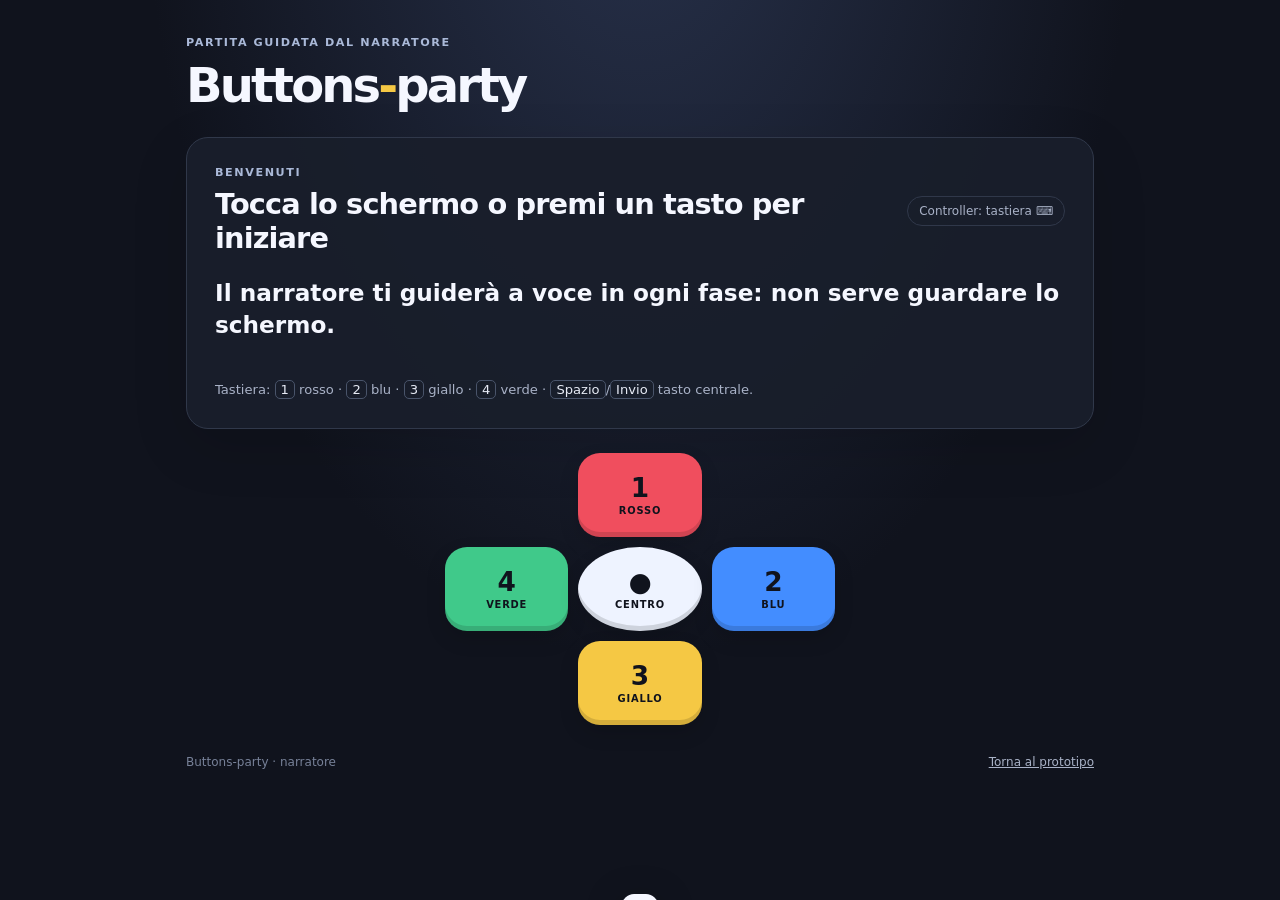
==== narratore.html @ 8af935b3 "feat(narratore): add narrator interface for audio-guided gameplay - Implement narrator HTML and CSS " ====
<!doctype html>
<html lang="it">
<head>
  <meta charset="utf-8">
  <meta name="viewport" content="width=device-width, initial-scale=1, viewport-fit=cover">
  <meta name="theme-color" content="#10131d">
  <meta name="description" content="Buttons-party: partita guidata dal narratore, giocabile senza guardare lo schermo.">
  <link rel="manifest" href="./manifest.webmanifest">
  <link rel="icon" href="./assets/icon.svg" type="image/svg+xml">
  <link rel="stylesheet" href="./src/style.css">
  <link rel="stylesheet" href="./src/narratore.css">
  <title>Buttons-party · Narratore</title>
</head>
<body>
  <main class="app-shell">
    <header class="topbar">
      <div><p class="eyebrow">PARTITA GUIDATA DAL NARRATORE</p><h1>Buttons<span>-</span>party</h1></div>
    </header>

    <section id="narrator-panel" class="panel narrator-panel">
      <div class="section-heading">
        <div><p class="eyebrow" id="narrator-phase">BENVENUTI</p><h2 id="narrator-title">Tocca lo schermo o premi un tasto per iniziare</h2></div>
        <span class="pill" id="narrator-input">Controller: —</span>
      </div>
      <p id="narrator-text" class="narrator-text" aria-live="polite">Il narratore ti guiderà a voce in ogni fase: non serve guardare lo schermo.</p>
      <div id="narrator-content" class="narrator-content"></div>
      <div class="narrator-actions">
        <button id="narrator-retry-ble" class="secondary-button" hidden>🔵 Riprova controller Bluetooth</button>
      </div>
      <p class="hint">Tastiera: <kbd>1</kbd> rosso · <kbd>2</kbd> blu · <kbd>3</kbd> giallo · <kbd>4</kbd> verde · <kbd>Spazio</kbd>/<kbd>Invio</kbd> tasto centrale.</p>
    </section>

    <!-- Pannello del gioco usato da app.js: sempre nascosto, si gioca solo con l'audio -->
    <section id="game-panel" class="panel game-panel" hidden aria-hidden="true">
      <div class="game-top"><div><p id="game-status" class="eyebrow">PRONTI</p><h2 id="game-title">Minigioco</h2></div><div class="game-actions"><button id="pause-button" class="secondary-button">Ⅱ Pausa</button><button id="exit-button" class="quiet-button" hidden>✕ Esci</button></div></div>
      <div id="arena" class="arena"><div id="arena-message" class="arena-message"></div><div id="live-info" class="live-info"></div></div>
      <div id="scores" class="scores"></div>
      <div id="simon-feedback" class="simon-feedback" aria-live="polite"></div>
    </section>

    <section class="controller-wrap" aria-label="Controller virtuale a cinque pulsanti">
      <div class="cross-controller">
        <span class="cross-spacer"></span><button class="pad pad-p1" data-button="P1" aria-label="Rosso"><span class="pad-number">1</span><small>ROSSO</small></button><span class="cross-spacer"></span>
        <button class="pad pad-p4" data-button="P4" aria-label="Verde"><span class="pad-number">4</span><small>VERDE</small></button>
        <button class="pad pad-c" data-button="C" aria-label="Tasto centrale"><span class="pad-number">●</span><small>CENTRO</small></button>
        <button class="pad pad-p2" data-button="P2" aria-label="Blu"><span class="pad-number">2</span><small>BLU</small></button>
        <span class="cross-spacer"></span><button class="pad pad-p3" data-button="P3" aria-label="Giallo"><span class="pad-number">3</span><small>GIALLO</small></button><span class="cross-spacer"></span>
      </div>
    </section>

    <!-- Elementi richiesti da app.js, non usati in questa pagina -->
    <div hidden>
      <button id="sound-toggle" aria-pressed="true"></button>
      <section id="setup-panel">
        <select id="player-count"><option value="2">2</option><option value="3">3</option><option value="4" selected>4</option></select>
        <select id="game-select">
          <option value="pig">pig</option><option value="duel">duel</option><option value="parachute">parachute</option>
          <option value="disturber">disturber</option><option value="pot">pot</option><option value="simon">simon</option>
          <option value="mosquito">mosquito</option><option value="mine">mine</option><option value="freeze">freeze</option>
          <option value="lesson">lesson</option><option value="door">door</option><option value="restaurant">restaurant</option>
          <option value="grinder">grinder</option><option value="bomb">bomb</option><option value="rope">rope</option>
          <option value="tennis">tennis</option><option value="tapas">tapas</option><option value="rally">rally</option>
          <option value="beeper">beeper</option><option value="beat">beat</option><option value="thirsty">thirsty</option>
          <option value="tug">tug</option><option value="bounty">bounty</option><option value="copyrhythm">copyrhythm</option>
          <option value="horse">horse</option>
        </select>
        <p id="game-description"></p>
        <input type="checkbox" id="ble-enabled">
        <button type="button" id="ble-connect"></button>
        <button type="button" id="ble-disconnect"></button>
        <p id="ble-status"></p>
        <button id="start-button"></button>
        <button id="random-button"></button>
      </section>
    </div>
    <footer><span>Buttons-party · narratore</span><a href="./index.html">Torna al prototipo</a></footer>
  </main>
  <div id="toast" class="toast" role="status" aria-live="polite"></div>
  <script src="./src/controller-ble.js"></script>
  <script src="./src/app.js"></script>
  <script src="./src/narratore.js"></script>
</body>
</html>
---- src/style.css ----
:root{color-scheme:dark;--bg:#10131d;--panel:#191e2b;--line:#30384a;--text:#f5f7ff;--muted:#a9b2c7;--red:#f04e5e;--blue:#438dff;--yellow:#f5c844;--green:#40c98a;--white:#eef3ff}*{box-sizing:border-box}body{margin:0;background:radial-gradient(ellipse at 50% -20%,#28324c 0,transparent 55%),var(--bg);color:var(--text);font-family:ui-sans-serif,system-ui,-apple-system,BlinkMacSystemFont,"Segoe UI",sans-serif;min-height:100vh}button,select{font:inherit}button{cursor:pointer;touch-action:manipulation}.app-shell{max-width:980px;margin:auto;padding:clamp(16px,4vw,36px);padding-bottom:24px}.topbar,.section-heading,.game-top,.setup-actions,.game-actions,.controller-label,footer{display:flex;align-items:center;justify-content:space-between;gap:14px}.topbar{margin-bottom:24px}h1{font-size:clamp(2rem,5vw,3rem);letter-spacing:-.06em;margin:0;font-weight:850}h1 span{color:var(--yellow)}h2{font-size:clamp(1.35rem,3vw,1.8rem);margin:0;letter-spacing:-.03em}.eyebrow{font-size:.7rem;letter-spacing:.14em;font-weight:800;color:#aab9d8;margin:0 0 8px}.panel{background:rgba(25,30,43,.94);border:1px solid var(--line);border-radius:22px;padding:clamp(18px,3vw,28px);box-shadow:0 18px 55px #0002}.setup-row{display:grid;grid-template-columns:auto minmax(120px,1fr) auto minmax(190px,1.8fr);gap:12px;align-items:center;margin:24px 0 12px}.setup-row label{font-size:.9rem;color:var(--muted)}select{width:100%;background:#101521;border:1px solid #3a455b;color:var(--text);border-radius:12px;padding:12px;min-width:0}.pill{font-size:.75rem;border:1px solid var(--line);border-radius:100px;padding:7px 11px;color:var(--muted);white-space:nowrap}.muted,.hint{color:var(--muted);line-height:1.55}.hint{font-size:.82rem;margin-bottom:0}.setup-actions{justify-content:flex-start;margin-top:20px}.primary-button,.secondary-button,.quiet-button{border:1px solid transparent;border-radius:12px;padding:12px 16px;font-weight:750}.primary-button{background:var(--yellow);color:#191716}.secondary-button{background:#2a3245;border-color:#3a455b;color:var(--text)}.quiet-button{background:transparent;border-color:var(--line);color:var(--muted)}button:focus-visible,select:focus-visible{outline:3px solid white;outline-offset:3px}.game-panel{margin-top:18px}.game-top{align-items:flex-start}.game-actions{flex-wrap:wrap;justify-content:flex-end}.arena{margin-top:20px;min-height:140px;background:#101521;border:1px solid var(--line);border-radius:18px;padding:22px;display:flex;flex-direction:column;align-items:center;justify-content:center;text-align:center;gap:12px}.arena-message{font-size:clamp(1.2rem,4vw,2rem);font-weight:800}.live-info{font-size:1rem;color:var(--muted);font-variant-numeric:tabular-nums}.arena.signal{background:#173a2e;border-color:var(--green)}.arena.danger{background:#421d2b;border-color:var(--red)}.scores{display:grid;grid-template-columns:repeat(4,minmax(0,1fr));gap:10px;margin-top:14px}.score-card{background:#222a3a;border:1px solid var(--line);padding:12px;border-radius:14px;min-width:0}.score-card .score-name{font-size:.78rem;color:var(--muted)}.score-card .score-value{font-size:1.55rem;font-weight:850;margin-top:4px}.score-card.p1{border-color:#f04e5e66}.score-card.p2{border-color:#438dff66}.score-card.p3{border-color:#f5c84466}.score-card.p4{border-color:#40c98a66}.simon-feedback{min-height:22px;margin-top:12px;text-align:center;color:var(--muted)}.controller-wrap{margin:24px auto 0;max-width:500px}.controller-label{font-size:.68rem;letter-spacing:.1em;color:var(--muted);justify-content:center;flex-wrap:wrap}.controller-label span:last-child{font-size:.62rem;border:1px solid var(--line);border-radius:6px;padding:4px 6px}.live-dot{width:7px;height:7px;background:var(--green);border-radius:50%;display:inline-block}.cross-controller{display:grid;grid-template-columns:repeat(3,minmax(0,1fr));grid-template-rows:repeat(3, minmax(84px,1fr));gap:10px;margin:18px auto 0;max-width:390px}.pad{border:0;border-radius:22px;min-height:84px;color:#10131d;display:flex;flex-direction:column;align-items:center;justify-content:center;gap:4px;box-shadow:inset 0 -5px 0 #0002,0 8px 20px #0002;transition:transform .08s,filter .08s;user-select:none;-webkit-user-select:none}.pad:active,.pad.pressed{transform:scale(.94);filter:brightness(1.2)}.pad-number{font-size:1.65rem;font-weight:900;line-height:1}.pad small{font-size:.62rem;font-weight:900;letter-spacing:.08em}.pad-p1{grid-column:2;grid-row:1;background:var(--red)}.pad-p2{grid-column:3;grid-row:2;background:var(--blue)}.pad-p3{grid-column:2;grid-row:3;background:var(--yellow)}.pad-p4{grid-column:1;grid-row:2;background:var(--green)}.pad-c{grid-column:2;grid-row:2;background:var(--white);border-radius:50%;min-height:84px}.cross-spacer{display:none}.controller-hint{text-align:center;max-width:390px;margin:12px auto 0}footer{margin-top:30px;font-size:.75rem;color:#778198}kbd{font-family:inherit;border:1px solid #49546a;border-radius:5px;padding:1px 5px;color:#e7ebf5}.toast{position:fixed;bottom:18px;left:50%;transform:translate(-50%,150%);background:#f5f7ff;color:#10131d;padding:12px 18px;border-radius:12px;font-weight:700;box-shadow:0 10px 40px #0005;transition:transform .2s;z-index:5;max-width:90vw;text-align:center}.toast.show{transform:translate(-50%,0)}[hidden]{display:none!important}@media(max-width:680px){.setup-row{grid-template-columns:1fr 1.5fr}.setup-row label:nth-of-type(2){grid-column:1}.setup-actions{display:grid;grid-template-columns:1fr 1fr}.setup-actions button{padding:12px 8px}.section-heading{align-items:flex-start}.game-top{flex-direction:column}.game-actions{width:100%;justify-content:flex-start}.scores{grid-template-columns:repeat(2,minmax(0,1fr))}.cross-controller{gap:8px;grid-template-rows:repeat(3,minmax(76px,1fr))}.pad{min-height:76px;border-radius:18px}.pad-c{border-radius:50%}footer{gap:8px;flex-wrap:wrap}}
---- src/narratore.css ----
/* Pagina narratore: pochi elementi grandi, leggibili da chi assiste alla partita. */
.narrator-panel { margin-bottom: 18px; }
.narrator-text { font-size: clamp(1.1rem, 2.6vw, 1.45rem); font-weight: 700; line-height: 1.4; margin: 22px 0; }
.narrator-content { display: grid; gap: 16px; }
.narrator-actions { margin-top: 16px; }
.nar-players { display: grid; grid-template-columns: repeat(auto-fit, minmax(130px, 1fr)); gap: 12px; }
.nar-player { border: 1px solid var(--line); border-radius: 16px; padding: 14px; text-align: center; background: #222a3a; opacity: .45; }
.nar-player.ready { opacity: 1; }
.nar-player.p1.ready { border-color: var(--red); }
.nar-player.p2.ready { border-color: var(--blue); }
.nar-player.p3.ready { border-color: var(--yellow); }
.nar-player.p4.ready { border-color: var(--green); }
.nar-player strong, .nar-player span { display: block; }
.nar-player span:last-child { margin-top: 6px; color: var(--muted); font-size: .9rem; }
.nar-emoji { font-size: 1.8rem; margin-bottom: 6px; }
.nar-games, .nar-rank { display: grid; gap: 8px; padding: 0; margin: 0; list-style: none; }
.nar-games li, .nar-rank li { display: flex; justify-content: space-between; gap: 12px; padding: 12px 14px; border-radius: 12px; background: #222a3a; }
.nar-games li.current { outline: 2px solid var(--yellow); }
.nar-games li.done { opacity: .6; }
.nar-pts { color: var(--muted); font-variant-numeric: tabular-nums; }
.nar-rank li { font-size: 1.15rem; }
.nar-rank li:first-child { border: 1px solid var(--yellow); }
footer a { color: var(--muted); }
/* Si gioca solo con l'audio: app.js mostra il pannello a ogni partita, qui resta sempre nascosto. */
#game-panel { display: none !important; }
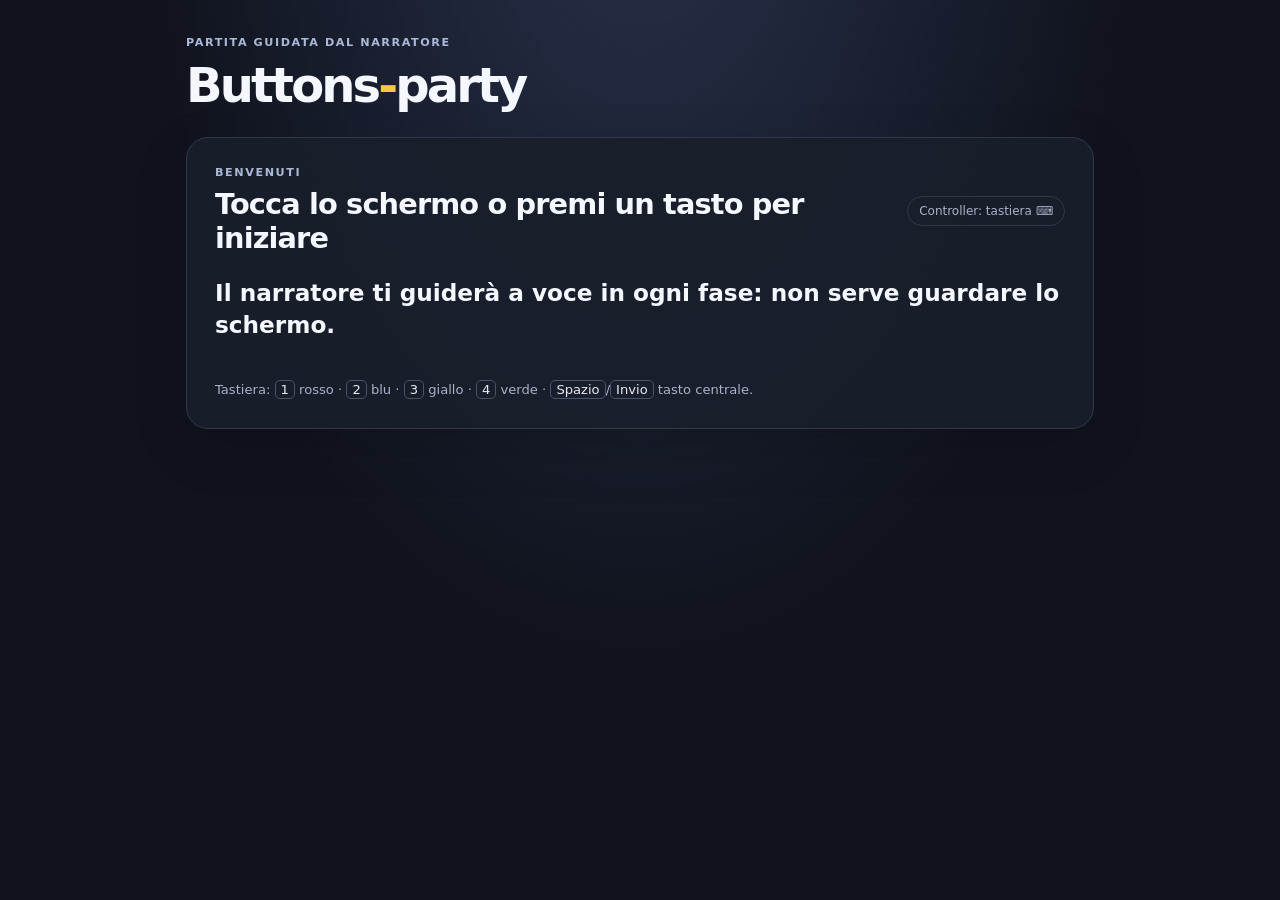
==== commit 177aacc1: "feat(app): add typewriter game with scoring and sound effects" ====
--- a/narratore.html
+++ b/narratore.html
@@ -9,6 +9,17 @@
   <link rel="icon" href="./assets/icon.svg" type="image/svg+xml">
   <link rel="stylesheet" href="./src/style.css">
   <link rel="stylesheet" href="./src/narratore.css">
+  <style>
+    #toast{display:none !important}   /* niente popup dei punti presi o persi */
+    /* Schermo oscurato durante i giochi (solo con controller Bluetooth): nero puro, resta solo "Gioco X di Y" */
+    html:has(body.nar-dim), body.nar-dim{background:#000 !important}
+    body.nar-dim .app-shell, body.nar-dim .panel{background:#000 !important;border-color:transparent !important;box-shadow:none !important}
+    body.nar-dim .topbar, body.nar-dim #narrator-title, body.nar-dim #narrator-text, body.nar-dim #narrator-content,
+    body.nar-dim #narrator-input, body.nar-dim .narrator-actions, body.nar-dim .hint{display:none !important}
+    body.nar-dim .narrator-panel{min-height:70vh;display:flex;align-items:center;justify-content:center}
+    body.nar-dim .section-heading{display:flex;justify-content:center;text-align:center}
+    body.nar-dim .eyebrow{color:#f2f2f2 !important;font-size:clamp(2.2rem,12vw,4.5rem) !important;font-weight:800 !important;letter-spacing:.1em !important;line-height:1.1 !important;text-align:center;margin:0 !important}
+  </style>
   <title>Buttons-party · Narratore</title>
 </head>
 <body>
@@ -38,7 +49,7 @@
       <div id="simon-feedback" class="simon-feedback" aria-live="polite"></div>
     </section>
 
-    <section class="controller-wrap" aria-label="Controller virtuale a cinque pulsanti">
+    <section id="virtual-controller" class="controller-wrap" hidden aria-label="Controller virtuale a cinque pulsanti">
       <div class="cross-controller">
         <span class="cross-spacer"></span><button class="pad pad-p1" data-button="P1" aria-label="Rosso"><span class="pad-number">1</span><small>ROSSO</small></button><span class="cross-spacer"></span>
         <button class="pad pad-p4" data-button="P4" aria-label="Verde"><span class="pad-number">4</span><small>VERDE</small></button>
@@ -63,6 +74,7 @@
           <option value="beeper">beeper</option><option value="beat">beat</option><option value="thirsty">thirsty</option>
           <option value="tug">tug</option><option value="bounty">bounty</option><option value="copyrhythm">copyrhythm</option>
           <option value="horse">horse</option>
+          <option value="typewriter">typewriter</option>
         </select>
         <p id="game-description"></p>
         <input type="checkbox" id="ble-enabled">
@@ -73,7 +85,6 @@
         <button id="random-button"></button>
       </section>
     </div>
-    <footer><span>Buttons-party · narratore</span><a href="./index.html">Torna al prototipo</a></footer>
   </main>
   <div id="toast" class="toast" role="status" aria-live="polite"></div>
   <script src="./src/controller-ble.js"></script>
--- a/src/narratore.css
+++ b/src/narratore.css
@@ -1,5 +1,6 @@
 /* Pagina narratore: pochi elementi grandi, leggibili da chi assiste alla partita. */
 .narrator-panel { margin-bottom: 18px; }
+body, body * { -webkit-user-select: none; user-select: none; }
 .narrator-text { font-size: clamp(1.1rem, 2.6vw, 1.45rem); font-weight: 700; line-height: 1.4; margin: 22px 0; }
 .narrator-content { display: grid; gap: 16px; }
 .narrator-actions { margin-top: 16px; }
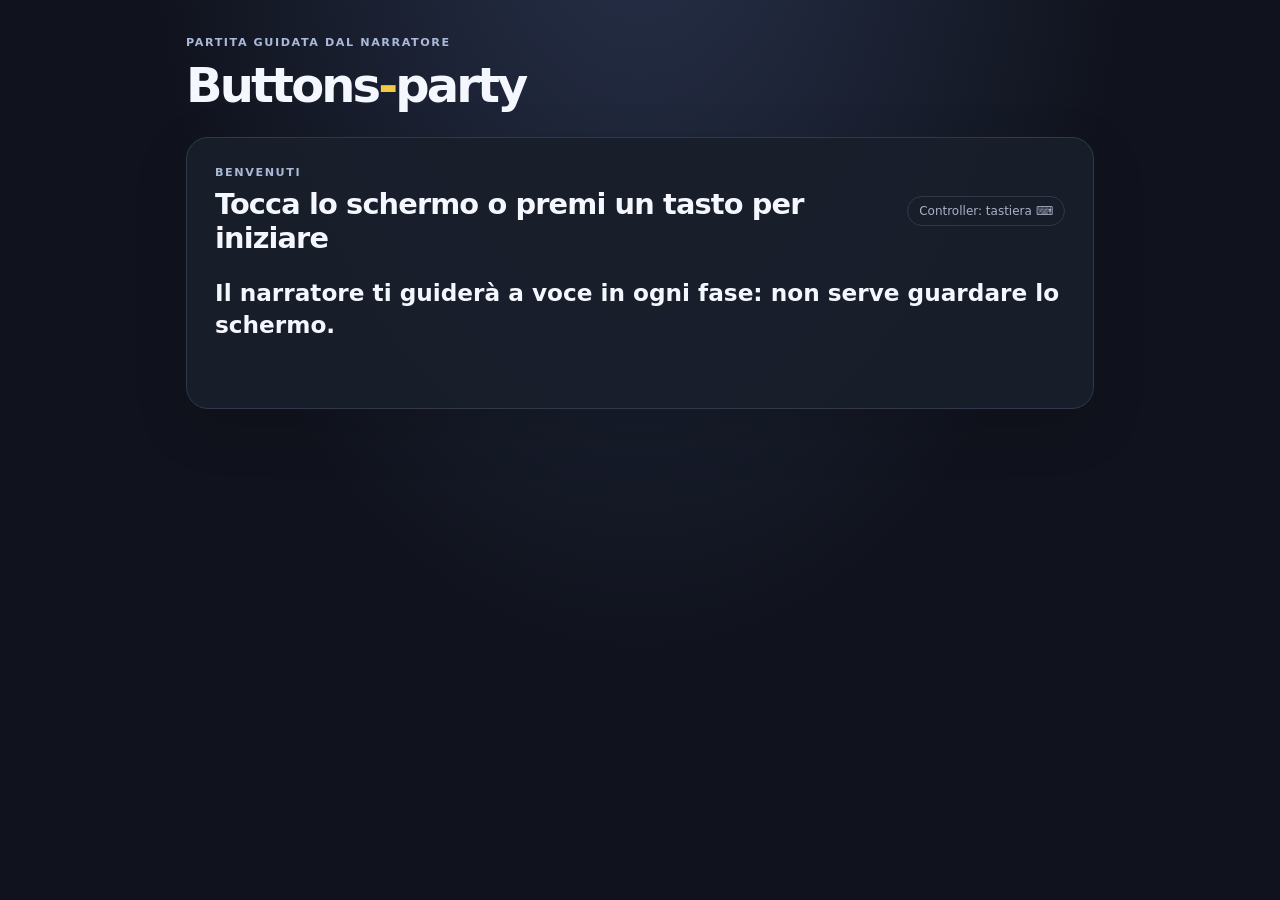
==== commit c1c620ef: "feat(app): enhance game mechanics with multiple rounds and scoring adjustments - Implement multiple " ====
--- a/narratore.html
+++ b/narratore.html
@@ -38,7 +38,7 @@
       <div class="narrator-actions">
         <button id="narrator-retry-ble" class="secondary-button" hidden>🔵 Riprova controller Bluetooth</button>
       </div>
-      <p class="hint">Tastiera: <kbd>1</kbd> rosso · <kbd>2</kbd> blu · <kbd>3</kbd> giallo · <kbd>4</kbd> verde · <kbd>Spazio</kbd>/<kbd>Invio</kbd> tasto centrale.</p>
+      <p class="hint" hidden>Tastiera: <kbd>1</kbd> rosso · <kbd>2</kbd> blu · <kbd>3</kbd> giallo · <kbd>4</kbd> verde · <kbd>Spazio</kbd>/<kbd>Invio</kbd> tasto centrale.</p>
     </section>
 
     <!-- Pannello del gioco usato da app.js: sempre nascosto, si gioca solo con l'audio -->
